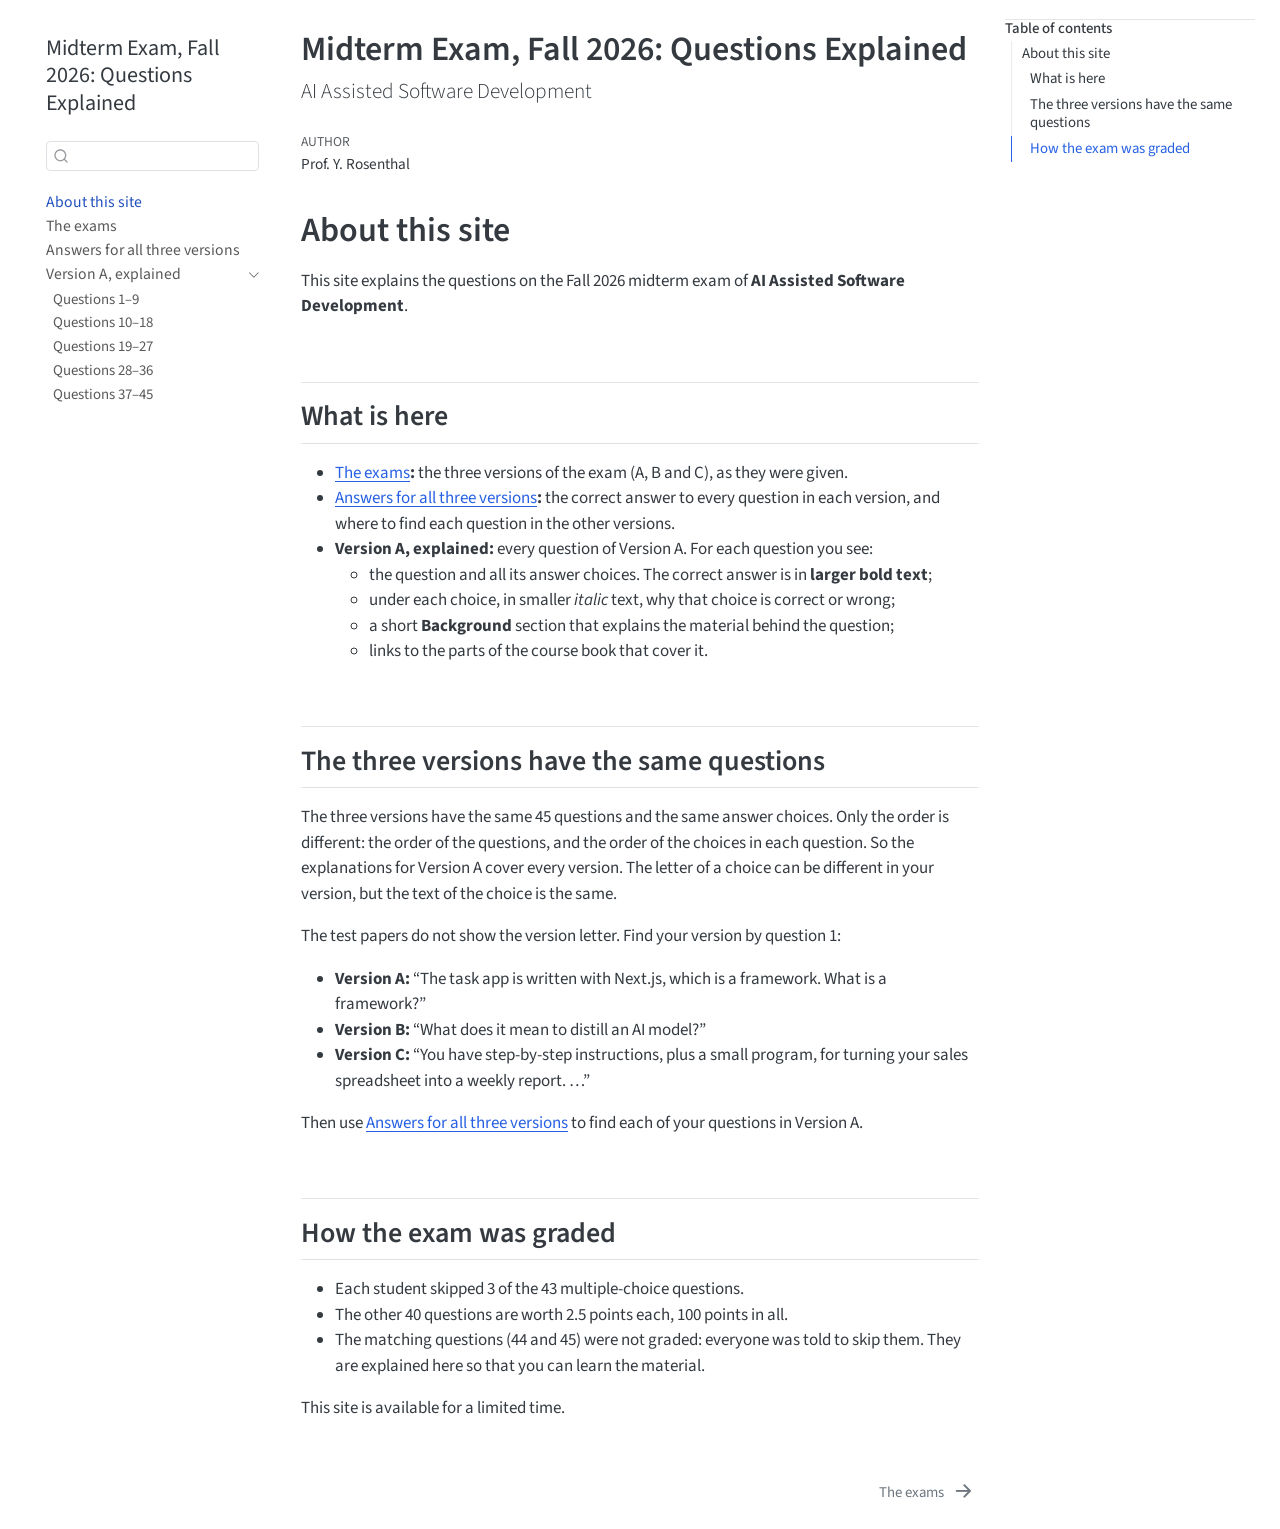
==== docs/index.html @ 1ce65318 "Midterm review site: the three exam versions, and Version A explained A Quarto book (rendered into d" ====
<!DOCTYPE html>
<html xmlns="http://www.w3.org/1999/xhtml" lang="en" xml:lang="en"><head>

<meta charset="utf-8">
<meta name="generator" content="quarto-1.7.33">

<meta name="viewport" content="width=device-width, initial-scale=1.0, user-scalable=yes">

<meta name="author" content="Prof.&nbsp;Y. Rosenthal">

<title>Midterm Exam, Fall 2026: Questions Explained</title>
<style>
code{white-space: pre-wrap;}
span.smallcaps{font-variant: small-caps;}
div.columns{display: flex; gap: min(4vw, 1.5em);}
div.column{flex: auto; overflow-x: auto;}
div.hanging-indent{margin-left: 1.5em; text-indent: -1.5em;}
ul.task-list{list-style: none;}
ul.task-list li input[type="checkbox"] {
  width: 0.8em;
  margin: 0 0.8em 0.2em -1em; /* quarto-specific, see https://github.com/quarto-dev/quarto-cli/issues/4556 */ 
  vertical-align: middle;
}
</style>


<script src="site_libs/quarto-nav/quarto-nav.js"></script>
<script src="site_libs/quarto-nav/headroom.min.js"></script>
<script src="site_libs/clipboard/clipboard.min.js"></script>
<script src="site_libs/quarto-search/autocomplete.umd.js"></script>
<script src="site_libs/quarto-search/fuse.min.js"></script>
<script src="site_libs/quarto-search/quarto-search.js"></script>
<meta name="quarto:offset" content="./">
<link href="./the-exams.html" rel="next">
<script src="site_libs/quarto-html/quarto.js" type="module"></script>
<script src="site_libs/quarto-html/tabsets/tabsets.js" type="module"></script>
<script src="site_libs/quarto-html/popper.min.js"></script>
<script src="site_libs/quarto-html/tippy.umd.min.js"></script>
<script src="site_libs/quarto-html/anchor.min.js"></script>
<link href="site_libs/quarto-html/tippy.css" rel="stylesheet">
<link href="site_libs/quarto-html/quarto-syntax-highlighting-ea385d0e468b0dd5ea5bf0780b1290d9.css" rel="stylesheet" id="quarto-text-highlighting-styles">
<script src="site_libs/bootstrap/bootstrap.min.js"></script>
<link href="site_libs/bootstrap/bootstrap-icons.css" rel="stylesheet">
<link href="site_libs/bootstrap/bootstrap-12250bc6d41324f970c4c53c607dc95b.min.css" rel="stylesheet" append-hash="true" id="quarto-bootstrap" data-mode="light">
<script id="quarto-search-options" type="application/json">{
  "location": "sidebar",
  "copy-button": false,
  "collapse-after": 3,
  "panel-placement": "start",
  "type": "textbox",
  "limit": 50,
  "keyboard-shortcut": [
    "f",
    "/",
    "s"
  ],
  "show-item-context": false,
  "language": {
    "search-no-results-text": "No results",
    "search-matching-documents-text": "matching documents",
    "search-copy-link-title": "Copy link to search",
    "search-hide-matches-text": "Hide additional matches",
    "search-more-match-text": "more match in this document",
    "search-more-matches-text": "more matches in this document",
    "search-clear-button-title": "Clear",
    "search-text-placeholder": "",
    "search-detached-cancel-button-title": "Cancel",
    "search-submit-button-title": "Submit",
    "search-label": "Search"
  }
}</script>
<meta name="robots" content="noindex, nofollow">


<link rel="stylesheet" href="styles.css">
</head>

<body class="nav-sidebar floating quarto-light">

<div id="quarto-search-results"></div>
  <header id="quarto-header" class="headroom fixed-top">
  <nav class="quarto-secondary-nav">
    <div class="container-fluid d-flex">
      <button type="button" class="quarto-btn-toggle btn" data-bs-toggle="collapse" role="button" data-bs-target=".quarto-sidebar-collapse-item" aria-controls="quarto-sidebar" aria-expanded="false" aria-label="Toggle sidebar navigation" onclick="if (window.quartoToggleHeadroom) { window.quartoToggleHeadroom(); }">
        <i class="bi bi-layout-text-sidebar-reverse"></i>
      </button>
        <nav class="quarto-page-breadcrumbs" aria-label="breadcrumb"><ol class="breadcrumb"><li class="breadcrumb-item"><a href="./index.html">About this site</a></li></ol></nav>
        <a class="flex-grow-1" role="navigation" data-bs-toggle="collapse" data-bs-target=".quarto-sidebar-collapse-item" aria-controls="quarto-sidebar" aria-expanded="false" aria-label="Toggle sidebar navigation" onclick="if (window.quartoToggleHeadroom) { window.quartoToggleHeadroom(); }">      
        </a>
      <button type="button" class="btn quarto-search-button" aria-label="Search" onclick="window.quartoOpenSearch();">
        <i class="bi bi-search"></i>
      </button>
    </div>
  </nav>
</header>
<!-- content -->
<div id="quarto-content" class="quarto-container page-columns page-rows-contents page-layout-article">
<!-- sidebar -->
  <nav id="quarto-sidebar" class="sidebar collapse collapse-horizontal quarto-sidebar-collapse-item sidebar-navigation floating overflow-auto">
    <div class="pt-lg-2 mt-2 text-left sidebar-header">
    <div class="sidebar-title mb-0 py-0">
      <a href="./">Midterm Exam, Fall 2026: Questions Explained</a> 
    </div>
      </div>
        <div class="mt-2 flex-shrink-0 align-items-center">
        <div class="sidebar-search">
        <div id="quarto-search" class="" title="Search"></div>
        </div>
        </div>
    <div class="sidebar-menu-container"> 
    <ul class="list-unstyled mt-1">
        <li class="sidebar-item">
  <div class="sidebar-item-container"> 
  <a href="./index.html" class="sidebar-item-text sidebar-link active">
 <span class="menu-text">About this site</span></a>
  </div>
</li>
        <li class="sidebar-item">
  <div class="sidebar-item-container"> 
  <a href="./the-exams.html" class="sidebar-item-text sidebar-link">
 <span class="menu-text">The exams</span></a>
  </div>
</li>
        <li class="sidebar-item">
  <div class="sidebar-item-container"> 
  <a href="./answers-all-versions.html" class="sidebar-item-text sidebar-link"><span class="chapter-title">Answers for all three versions</span></a>
  </div>
</li>
        <li class="sidebar-item sidebar-item-section">
      <div class="sidebar-item-container"> 
            <a class="sidebar-item-text sidebar-link text-start" data-bs-toggle="collapse" data-bs-target="#quarto-sidebar-section-1" role="navigation" aria-expanded="true">
 <span class="menu-text">Version A, explained</span></a>
          <a class="sidebar-item-toggle text-start" data-bs-toggle="collapse" data-bs-target="#quarto-sidebar-section-1" role="navigation" aria-expanded="true" aria-label="Toggle section">
            <i class="bi bi-chevron-right ms-2"></i>
          </a> 
      </div>
      <ul id="quarto-sidebar-section-1" class="collapse list-unstyled sidebar-section depth1 show">  
          <li class="sidebar-item">
  <div class="sidebar-item-container"> 
  <a href="./questions-01-09.html" class="sidebar-item-text sidebar-link"><span class="chapter-title">Questions 1–9</span></a>
  </div>
</li>
          <li class="sidebar-item">
  <div class="sidebar-item-container"> 
  <a href="./questions-10-18.html" class="sidebar-item-text sidebar-link"><span class="chapter-title">Questions 10–18</span></a>
  </div>
</li>
          <li class="sidebar-item">
  <div class="sidebar-item-container"> 
  <a href="./questions-19-27.html" class="sidebar-item-text sidebar-link"><span class="chapter-title">Questions 19–27</span></a>
  </div>
</li>
          <li class="sidebar-item">
  <div class="sidebar-item-container"> 
  <a href="./questions-28-36.html" class="sidebar-item-text sidebar-link"><span class="chapter-title">Questions 28–36</span></a>
  </div>
</li>
          <li class="sidebar-item">
  <div class="sidebar-item-container"> 
  <a href="./questions-37-45.html" class="sidebar-item-text sidebar-link"><span class="chapter-title">Questions 37–45</span></a>
  </div>
</li>
      </ul>
  </li>
    </ul>
    </div>
</nav>
<div id="quarto-sidebar-glass" class="quarto-sidebar-collapse-item" data-bs-toggle="collapse" data-bs-target=".quarto-sidebar-collapse-item"></div>
<!-- margin-sidebar -->
    <div id="quarto-margin-sidebar" class="sidebar margin-sidebar">
        <nav id="TOC" role="doc-toc" class="toc-active">
    <h2 id="toc-title">Table of contents</h2>
   
  <ul class="collapse">
  <li><a href="#about-this-site" id="toc-about-this-site" class="nav-link active" data-scroll-target="#about-this-site">About this site</a>
  <ul class="collapse">
  <li><a href="#what-is-here" id="toc-what-is-here" class="nav-link" data-scroll-target="#what-is-here">What is here</a></li>
  <li><a href="#the-three-versions-have-the-same-questions" id="toc-the-three-versions-have-the-same-questions" class="nav-link" data-scroll-target="#the-three-versions-have-the-same-questions">The three versions have the same questions</a></li>
  <li><a href="#how-the-exam-was-graded" id="toc-how-the-exam-was-graded" class="nav-link" data-scroll-target="#how-the-exam-was-graded">How the exam was graded</a></li>
  </ul></li>
  </ul>
</nav>
    </div>
<!-- main -->
<main class="content" id="quarto-document-content">

<header id="title-block-header" class="quarto-title-block default">
<div class="quarto-title">
<h1 class="title">Midterm Exam, Fall 2026: Questions Explained</h1>
<p class="subtitle lead">AI Assisted Software Development</p>
</div>



<div class="quarto-title-meta">

    <div>
    <div class="quarto-title-meta-heading">Author</div>
    <div class="quarto-title-meta-contents">
             <p>Prof.&nbsp;Y. Rosenthal </p>
          </div>
  </div>
    
  
    
  </div>
  


</header>


<section id="about-this-site" class="level1 unnumbered">
<h1 class="unnumbered">About this site</h1>
<p>This site explains the questions on the Fall 2026 midterm exam of <strong>AI Assisted Software Development</strong>.</p>
<section id="what-is-here" class="level2">
<h2 class="anchored" data-anchor-id="what-is-here">What is here</h2>
<ul>
<li><strong><a href="./the-exams.html">The exams</a>:</strong> the three versions of the exam (A, B and C), as they were given.</li>
<li><strong><a href="./answers-all-versions.html">Answers for all three versions</a>:</strong> the correct answer to every question in each version, and where to find each question in the other versions.</li>
<li><strong>Version A, explained:</strong> every question of Version A. For each question you see:
<ul>
<li>the question and all its answer choices. The correct answer is in <strong>larger bold text</strong>;</li>
<li>under each choice, in smaller <em>italic</em> text, why that choice is correct or wrong;</li>
<li>a short <strong>Background</strong> section that explains the material behind the question;</li>
<li>links to the parts of the course book that cover it.</li>
</ul></li>
</ul>
</section>
<section id="the-three-versions-have-the-same-questions" class="level2">
<h2 class="anchored" data-anchor-id="the-three-versions-have-the-same-questions">The three versions have the same questions</h2>
<p>The three versions have the same 45 questions and the same answer choices. Only the order is different: the order of the questions, and the order of the choices in each question. So the explanations for Version A cover every version. The letter of a choice can be different in your version, but the text of the choice is the same.</p>
<p>The test papers do not show the version letter. Find your version by question 1:</p>
<ul>
<li><strong>Version A:</strong> “The task app is written with Next.js, which is a framework. What is a framework?”</li>
<li><strong>Version B:</strong> “What does it mean to distill an AI model?”</li>
<li><strong>Version C:</strong> “You have step-by-step instructions, plus a small program, for turning your sales spreadsheet into a weekly report. …”</li>
</ul>
<p>Then use <a href="./answers-all-versions.html">Answers for all three versions</a> to find each of your questions in Version A.</p>
</section>
<section id="how-the-exam-was-graded" class="level2">
<h2 class="anchored" data-anchor-id="how-the-exam-was-graded">How the exam was graded</h2>
<ul>
<li>Each student skipped 3 of the 43 multiple-choice questions.</li>
<li>The other 40 questions are worth 2.5 points each, 100 points in all.</li>
<li>The matching questions (44 and 45) were not graded: everyone was told to skip them. They are explained here so that you can learn the material.</li>
</ul>
<p>This site is available for a limited time.</p>


</section>
</section>

</main> <!-- /main -->
<script id="quarto-html-after-body" type="application/javascript">
  window.document.addEventListener("DOMContentLoaded", function (event) {
    const icon = "";
    const anchorJS = new window.AnchorJS();
    anchorJS.options = {
      placement: 'right',
      icon: icon
    };
    anchorJS.add('.anchored');
    const isCodeAnnotation = (el) => {
      for (const clz of el.classList) {
        if (clz.startsWith('code-annotation-')) {                     
          return true;
        }
      }
      return false;
    }
    const onCopySuccess = function(e) {
      // button target
      const button = e.trigger;
      // don't keep focus
      button.blur();
      // flash "checked"
      button.classList.add('code-copy-button-checked');
      var currentTitle = button.getAttribute("title");
      button.setAttribute("title", "Copied!");
      let tooltip;
      if (window.bootstrap) {
        button.setAttribute("data-bs-toggle", "tooltip");
        button.setAttribute("data-bs-placement", "left");
        button.setAttribute("data-bs-title", "Copied!");
        tooltip = new bootstrap.Tooltip(button, 
          { trigger: "manual", 
            customClass: "code-copy-button-tooltip",
            offset: [0, -8]});
        tooltip.show();    
      }
      setTimeout(function() {
        if (tooltip) {
          tooltip.hide();
          button.removeAttribute("data-bs-title");
          button.removeAttribute("data-bs-toggle");
          button.removeAttribute("data-bs-placement");
        }
        button.setAttribute("title", currentTitle);
        button.classList.remove('code-copy-button-checked');
      }, 1000);
      // clear code selection
      e.clearSelection();
    }
    const getTextToCopy = function(trigger) {
        const codeEl = trigger.previousElementSibling.cloneNode(true);
        for (const childEl of codeEl.children) {
          if (isCodeAnnotation(childEl)) {
            childEl.remove();
          }
        }
        return codeEl.innerText;
    }
    const clipboard = new window.ClipboardJS('.code-copy-button:not([data-in-quarto-modal])', {
      text: getTextToCopy
    });
    clipboard.on('success', onCopySuccess);
    if (window.document.getElementById('quarto-embedded-source-code-modal')) {
      const clipboardModal = new window.ClipboardJS('.code-copy-button[data-in-quarto-modal]', {
        text: getTextToCopy,
        container: window.document.getElementById('quarto-embedded-source-code-modal')
      });
      clipboardModal.on('success', onCopySuccess);
    }
      var localhostRegex = new RegExp(/^(?:http|https):\/\/localhost\:?[0-9]*\//);
      var mailtoRegex = new RegExp(/^mailto:/);
        var filterRegex = new RegExp('/' + window.location.host + '/');
      var isInternal = (href) => {
          return filterRegex.test(href) || localhostRegex.test(href) || mailtoRegex.test(href);
      }
      // Inspect non-navigation links and adorn them if external
     var links = window.document.querySelectorAll('a[href]:not(.nav-link):not(.navbar-brand):not(.toc-action):not(.sidebar-link):not(.sidebar-item-toggle):not(.pagination-link):not(.no-external):not([aria-hidden]):not(.dropdown-item):not(.quarto-navigation-tool):not(.about-link)');
      for (var i=0; i<links.length; i++) {
        const link = links[i];
        if (!isInternal(link.href)) {
          // undo the damage that might have been done by quarto-nav.js in the case of
          // links that we want to consider external
          if (link.dataset.originalHref !== undefined) {
            link.href = link.dataset.originalHref;
          }
        }
      }
    function tippyHover(el, contentFn, onTriggerFn, onUntriggerFn) {
      const config = {
        allowHTML: true,
        maxWidth: 500,
        delay: 100,
        arrow: false,
        appendTo: function(el) {
            return el.parentElement;
        },
        interactive: true,
        interactiveBorder: 10,
        theme: 'quarto',
        placement: 'bottom-start',
      };
      if (contentFn) {
        config.content = contentFn;
      }
      if (onTriggerFn) {
        config.onTrigger = onTriggerFn;
      }
      if (onUntriggerFn) {
        config.onUntrigger = onUntriggerFn;
      }
      window.tippy(el, config); 
    }
    const noterefs = window.document.querySelectorAll('a[role="doc-noteref"]');
    for (var i=0; i<noterefs.length; i++) {
      const ref = noterefs[i];
      tippyHover(ref, function() {
        // use id or data attribute instead here
        let href = ref.getAttribute('data-footnote-href') || ref.getAttribute('href');
        try { href = new URL(href).hash; } catch {}
        const id = href.replace(/^#\/?/, "");
        const note = window.document.getElementById(id);
        if (note) {
          return note.innerHTML;
        } else {
          return "";
        }
      });
    }
    const xrefs = window.document.querySelectorAll('a.quarto-xref');
    const processXRef = (id, note) => {
      // Strip column container classes
      const stripColumnClz = (el) => {
        el.classList.remove("page-full", "page-columns");
        if (el.children) {
          for (const child of el.children) {
            stripColumnClz(child);
          }
        }
      }
      stripColumnClz(note)
      if (id === null || id.startsWith('sec-')) {
        // Special case sections, only their first couple elements
        const container = document.createElement("div");
        if (note.children && note.children.length > 2) {
          container.appendChild(note.children[0].cloneNode(true));
          for (let i = 1; i < note.children.length; i++) {
            const child = note.children[i];
            if (child.tagName === "P" && child.innerText === "") {
              continue;
            } else {
              container.appendChild(child.cloneNode(true));
              break;
            }
          }
          if (window.Quarto?.typesetMath) {
            window.Quarto.typesetMath(container);
          }
          return container.innerHTML
        } else {
          if (window.Quarto?.typesetMath) {
            window.Quarto.typesetMath(note);
          }
          return note.innerHTML;
        }
      } else {
        // Remove any anchor links if they are present
        const anchorLink = note.querySelector('a.anchorjs-link');
        if (anchorLink) {
          anchorLink.remove();
        }
        if (window.Quarto?.typesetMath) {
          window.Quarto.typesetMath(note);
        }
        if (note.classList.contains("callout")) {
          return note.outerHTML;
        } else {
          return note.innerHTML;
        }
      }
    }
    for (var i=0; i<xrefs.length; i++) {
      const xref = xrefs[i];
      tippyHover(xref, undefined, function(instance) {
        instance.disable();
        let url = xref.getAttribute('href');
        let hash = undefined; 
        if (url.startsWith('#')) {
          hash = url;
        } else {
          try { hash = new URL(url).hash; } catch {}
        }
        if (hash) {
          const id = hash.replace(/^#\/?/, "");
          const note = window.document.getElementById(id);
          if (note !== null) {
            try {
              const html = processXRef(id, note.cloneNode(true));
              instance.setContent(html);
            } finally {
              instance.enable();
              instance.show();
            }
          } else {
            // See if we can fetch this
            fetch(url.split('#')[0])
            .then(res => res.text())
            .then(html => {
              const parser = new DOMParser();
              const htmlDoc = parser.parseFromString(html, "text/html");
              const note = htmlDoc.getElementById(id);
              if (note !== null) {
                const html = processXRef(id, note);
                instance.setContent(html);
              } 
            }).finally(() => {
              instance.enable();
              instance.show();
            });
          }
        } else {
          // See if we can fetch a full url (with no hash to target)
          // This is a special case and we should probably do some content thinning / targeting
          fetch(url)
          .then(res => res.text())
          .then(html => {
            const parser = new DOMParser();
            const htmlDoc = parser.parseFromString(html, "text/html");
            const note = htmlDoc.querySelector('main.content');
            if (note !== null) {
              // This should only happen for chapter cross references
              // (since there is no id in the URL)
              // remove the first header
              if (note.children.length > 0 && note.children[0].tagName === "HEADER") {
                note.children[0].remove();
              }
              const html = processXRef(null, note);
              instance.setContent(html);
            } 
          }).finally(() => {
            instance.enable();
            instance.show();
          });
        }
      }, function(instance) {
      });
    }
        let selectedAnnoteEl;
        const selectorForAnnotation = ( cell, annotation) => {
          let cellAttr = 'data-code-cell="' + cell + '"';
          let lineAttr = 'data-code-annotation="' +  annotation + '"';
          const selector = 'span[' + cellAttr + '][' + lineAttr + ']';
          return selector;
        }
        const selectCodeLines = (annoteEl) => {
          const doc = window.document;
          const targetCell = annoteEl.getAttribute("data-target-cell");
          const targetAnnotation = annoteEl.getAttribute("data-target-annotation");
          const annoteSpan = window.document.querySelector(selectorForAnnotation(targetCell, targetAnnotation));
          const lines = annoteSpan.getAttribute("data-code-lines").split(",");
          const lineIds = lines.map((line) => {
            return targetCell + "-" + line;
          })
          let top = null;
          let height = null;
          let parent = null;
          if (lineIds.length > 0) {
              //compute the position of the single el (top and bottom and make a div)
              const el = window.document.getElementById(lineIds[0]);
              top = el.offsetTop;
              height = el.offsetHeight;
              parent = el.parentElement.parentElement;
            if (lineIds.length > 1) {
              const lastEl = window.document.getElementById(lineIds[lineIds.length - 1]);
              const bottom = lastEl.offsetTop + lastEl.offsetHeight;
              height = bottom - top;
            }
            if (top !== null && height !== null && parent !== null) {
              // cook up a div (if necessary) and position it 
              let div = window.document.getElementById("code-annotation-line-highlight");
              if (div === null) {
                div = window.document.createElement("div");
                div.setAttribute("id", "code-annotation-line-highlight");
                div.style.position = 'absolute';
                parent.appendChild(div);
              }
              div.style.top = top - 2 + "px";
              div.style.height = height + 4 + "px";
              div.style.left = 0;
              let gutterDiv = window.document.getElementById("code-annotation-line-highlight-gutter");
              if (gutterDiv === null) {
                gutterDiv = window.document.createElement("div");
                gutterDiv.setAttribute("id", "code-annotation-line-highlight-gutter");
                gutterDiv.style.position = 'absolute';
                const codeCell = window.document.getElementById(targetCell);
                const gutter = codeCell.querySelector('.code-annotation-gutter');
                gutter.appendChild(gutterDiv);
              }
              gutterDiv.style.top = top - 2 + "px";
              gutterDiv.style.height = height + 4 + "px";
            }
            selectedAnnoteEl = annoteEl;
          }
        };
        const unselectCodeLines = () => {
          const elementsIds = ["code-annotation-line-highlight", "code-annotation-line-highlight-gutter"];
          elementsIds.forEach((elId) => {
            const div = window.document.getElementById(elId);
            if (div) {
              div.remove();
            }
          });
          selectedAnnoteEl = undefined;
        };
          // Handle positioning of the toggle
      window.addEventListener(
        "resize",
        throttle(() => {
          elRect = undefined;
          if (selectedAnnoteEl) {
            selectCodeLines(selectedAnnoteEl);
          }
        }, 10)
      );
      function throttle(fn, ms) {
      let throttle = false;
      let timer;
        return (...args) => {
          if(!throttle) { // first call gets through
              fn.apply(this, args);
              throttle = true;
          } else { // all the others get throttled
              if(timer) clearTimeout(timer); // cancel #2
              timer = setTimeout(() => {
                fn.apply(this, args);
                timer = throttle = false;
              }, ms);
          }
        };
      }
        // Attach click handler to the DT
        const annoteDls = window.document.querySelectorAll('dt[data-target-cell]');
        for (const annoteDlNode of annoteDls) {
          annoteDlNode.addEventListener('click', (event) => {
            const clickedEl = event.target;
            if (clickedEl !== selectedAnnoteEl) {
              unselectCodeLines();
              const activeEl = window.document.querySelector('dt[data-target-cell].code-annotation-active');
              if (activeEl) {
                activeEl.classList.remove('code-annotation-active');
              }
              selectCodeLines(clickedEl);
              clickedEl.classList.add('code-annotation-active');
            } else {
              // Unselect the line
              unselectCodeLines();
              clickedEl.classList.remove('code-annotation-active');
            }
          });
        }
    const findCites = (el) => {
      const parentEl = el.parentElement;
      if (parentEl) {
        const cites = parentEl.dataset.cites;
        if (cites) {
          return {
            el,
            cites: cites.split(' ')
          };
        } else {
          return findCites(el.parentElement)
        }
      } else {
        return undefined;
      }
    };
    var bibliorefs = window.document.querySelectorAll('a[role="doc-biblioref"]');
    for (var i=0; i<bibliorefs.length; i++) {
      const ref = bibliorefs[i];
      const citeInfo = findCites(ref);
      if (citeInfo) {
        tippyHover(citeInfo.el, function() {
          var popup = window.document.createElement('div');
          citeInfo.cites.forEach(function(cite) {
            var citeDiv = window.document.createElement('div');
            citeDiv.classList.add('hanging-indent');
            citeDiv.classList.add('csl-entry');
            var biblioDiv = window.document.getElementById('ref-' + cite);
            if (biblioDiv) {
              citeDiv.innerHTML = biblioDiv.innerHTML;
            }
            popup.appendChild(citeDiv);
          });
          return popup.innerHTML;
        });
      }
    }
  });
  </script>
<nav class="page-navigation">
  <div class="nav-page nav-page-previous">
  </div>
  <div class="nav-page nav-page-next">
      <a href="./the-exams.html" class="pagination-link" aria-label="The exams">
        <span class="nav-page-text">The exams</span> <i class="bi bi-arrow-right-short"></i>
      </a>
  </div>
</nav>
</div> <!-- /content -->




</body></html>
---- docs/site_libs/quarto-html/tippy.css ----
.tippy-box[data-animation=fade][data-state=hidden]{opacity:0}[data-tippy-root]{max-width:calc(100vw - 10px)}.tippy-box{position:relative;background-color:#333;color:#fff;border-radius:4px;font-size:14px;line-height:1.4;white-space:normal;outline:0;transition-property:transform,visibility,opacity}.tippy-box[data-placement^=top]>.tippy-arrow{bottom:0}.tippy-box[data-placement^=top]>.tippy-arrow:before{bottom:-7px;left:0;border-width:8px 8px 0;border-top-color:initial;transform-origin:center top}.tippy-box[data-placement^=bottom]>.tippy-arrow{top:0}.tippy-box[data-placement^=bottom]>.tippy-arrow:before{top:-7px;left:0;border-width:0 8px 8px;border-bottom-color:initial;transform-origin:center bottom}.tippy-box[data-placement^=left]>.tippy-arrow{right:0}.tippy-box[data-placement^=left]>.tippy-arrow:before{border-width:8px 0 8px 8px;border-left-color:initial;right:-7px;transform-origin:center left}.tippy-box[data-placement^=right]>.tippy-arrow{left:0}.tippy-box[data-placement^=right]>.tippy-arrow:before{left:-7px;border-width:8px 8px 8px 0;border-right-color:initial;transform-origin:center right}.tippy-box[data-inertia][data-state=visible]{transition-timing-function:cubic-bezier(.54,1.5,.38,1.11)}.tippy-arrow{width:16px;height:16px;color:#333}.tippy-arrow:before{content:"";position:absolute;border-color:transparent;border-style:solid}.tippy-content{position:relative;padding:5px 9px;z-index:1}
---- docs/site_libs/quarto-html/quarto-syntax-highlighting-ea385d0e468b0dd5ea5bf0780b1290d9.css ----
/* quarto syntax highlight colors */
:root {
  --quarto-hl-ot-color: #003B4F;
  --quarto-hl-at-color: #657422;
  --quarto-hl-ss-color: #20794D;
  --quarto-hl-an-color: #5E5E5E;
  --quarto-hl-fu-color: #4758AB;
  --quarto-hl-st-color: #20794D;
  --quarto-hl-cf-color: #003B4F;
  --quarto-hl-op-color: #5E5E5E;
  --quarto-hl-er-color: #AD0000;
  --quarto-hl-bn-color: #AD0000;
  --quarto-hl-al-color: #AD0000;
  --quarto-hl-va-color: #111111;
  --quarto-hl-bu-color: inherit;
  --quarto-hl-ex-color: inherit;
  --quarto-hl-pp-color: #AD0000;
  --quarto-hl-in-color: #5E5E5E;
  --quarto-hl-vs-color: #20794D;
  --quarto-hl-wa-color: #5E5E5E;
  --quarto-hl-do-color: #5E5E5E;
  --quarto-hl-im-color: #00769E;
  --quarto-hl-ch-color: #20794D;
  --quarto-hl-dt-color: #AD0000;
  --quarto-hl-fl-color: #AD0000;
  --quarto-hl-co-color: #5E5E5E;
  --quarto-hl-cv-color: #5E5E5E;
  --quarto-hl-cn-color: #8f5902;
  --quarto-hl-sc-color: #5E5E5E;
  --quarto-hl-dv-color: #AD0000;
  --quarto-hl-kw-color: #003B4F;
}

/* other quarto variables */
:root {
  --quarto-font-monospace: SFMono-Regular, Menlo, Monaco, Consolas, "Liberation Mono", "Courier New", monospace;
}

/* syntax highlight based on Pandoc's rules */
pre > code.sourceCode > span {
  color: #003B4F;
}

code.sourceCode > span {
  color: #003B4F;
}

div.sourceCode,
div.sourceCode pre.sourceCode {
  color: #003B4F;
}

/* Normal */
code span {
  color: #003B4F;
}

/* Alert */
code span.al {
  color: #AD0000;
  font-style: inherit;
}

/* Annotation */
code span.an {
  color: #5E5E5E;
  font-style: inherit;
}

/* Attribute */
code span.at {
  color: #657422;
  font-style: inherit;
}

/* BaseN */
code span.bn {
  color: #AD0000;
  font-style: inherit;
}

/* BuiltIn */
code span.bu {
  font-style: inherit;
}

/* ControlFlow */
code span.cf {
  color: #003B4F;
  font-weight: bold;
  font-style: inherit;
}

/* Char */
code span.ch {
  color: #20794D;
  font-style: inherit;
}

/* Constant */
code span.cn {
  color: #8f5902;
  font-style: inherit;
}

/* Comment */
code span.co {
  color: #5E5E5E;
  font-style: inherit;
}

/* CommentVar */
code span.cv {
  color: #5E5E5E;
  font-style: italic;
}

/* Documentation */
code span.do {
  color: #5E5E5E;
  font-style: italic;
}

/* DataType */
code span.dt {
  color: #AD0000;
  font-style: inherit;
}

/* DecVal */
code span.dv {
  color: #AD0000;
  font-style: inherit;
}

/* Error */
code span.er {
  color: #AD0000;
  font-style: inherit;
}

/* Extension */
code span.ex {
  font-style: inherit;
}

/* Float */
code span.fl {
  color: #AD0000;
  font-style: inherit;
}

/* Function */
code span.fu {
  color: #4758AB;
  font-style: inherit;
}

/* Import */
code span.im {
  color: #00769E;
  font-style: inherit;
}

/* Information */
code span.in {
  color: #5E5E5E;
  font-style: inherit;
}

/* Keyword */
code span.kw {
  color: #003B4F;
  font-weight: bold;
  font-style: inherit;
}

/* Operator */
code span.op {
  color: #5E5E5E;
  font-style: inherit;
}

/* Other */
code span.ot {
  color: #003B4F;
  font-style: inherit;
}

/* Preprocessor */
code span.pp {
  color: #AD0000;
  font-style: inherit;
}

/* SpecialChar */
code span.sc {
  color: #5E5E5E;
  font-style: inherit;
}

/* SpecialString */
code span.ss {
  color: #20794D;
  font-style: inherit;
}

/* String */
code span.st {
  color: #20794D;
  font-style: inherit;
}

/* Variable */
code span.va {
  color: #111111;
  font-style: inherit;
}

/* VerbatimString */
code span.vs {
  color: #20794D;
  font-style: inherit;
}

/* Warning */
code span.wa {
  color: #5E5E5E;
  font-style: italic;
}

.prevent-inlining {
  content: "</";
}

/*# sourceMappingURL=538754cbb4183396a2435bcb80637e05.css.map */
---- docs/styles.css ----
/* The question text */
.stem {
  font-size: 1.1em;
  font-weight: 500;
  margin: 0.5em 0 0.8em 0;
}

/* One answer choice, with its explanation below it */
.choice {
  margin: 0 0 0.7em 0;
  padding: 0.35em 0.7em;
  border-left: 3px solid #d0d0d0;
}
.choice > p:first-child {
  margin-bottom: 0.15em;
}
.choice .letter {
  font-weight: 600;
  margin-right: 0.25em;
}

/* The correct answer: larger and bold */
.choice.correct {
  border-left: 4px solid #1a7f37;
  background: rgba(26, 127, 55, 0.07);
}
.choice.correct > p:first-child {
  font-size: 1.2em;
  font-weight: 700;
}
.correct-tag {
  font-size: 0.8em;
  font-weight: 600;
  color: #1a7f37;
  margin-left: 0.3em;
}
.unused-tag {
  font-size: 0.85em;
  color: #6c757d;
}

/* The explanation of a choice: smaller and italic */
.why,
.why p {
  font-size: 0.88em;
  font-style: italic;
  color: #444;
  margin: 0;
}

/* "In the other versions ..." */
.other-versions {
  display: block;
  font-size: 0.85em;
  color: #6c757d;
  margin: 0.4em 0 0.6em 0;
}

/* Space between questions */
h2 {
  margin-top: 2.2em;
  padding-top: 0.6em;
  border-top: 1px solid #e5e5e5;
}

@media (prefers-color-scheme: dark) {
  .why, .why p { color: inherit; }
}
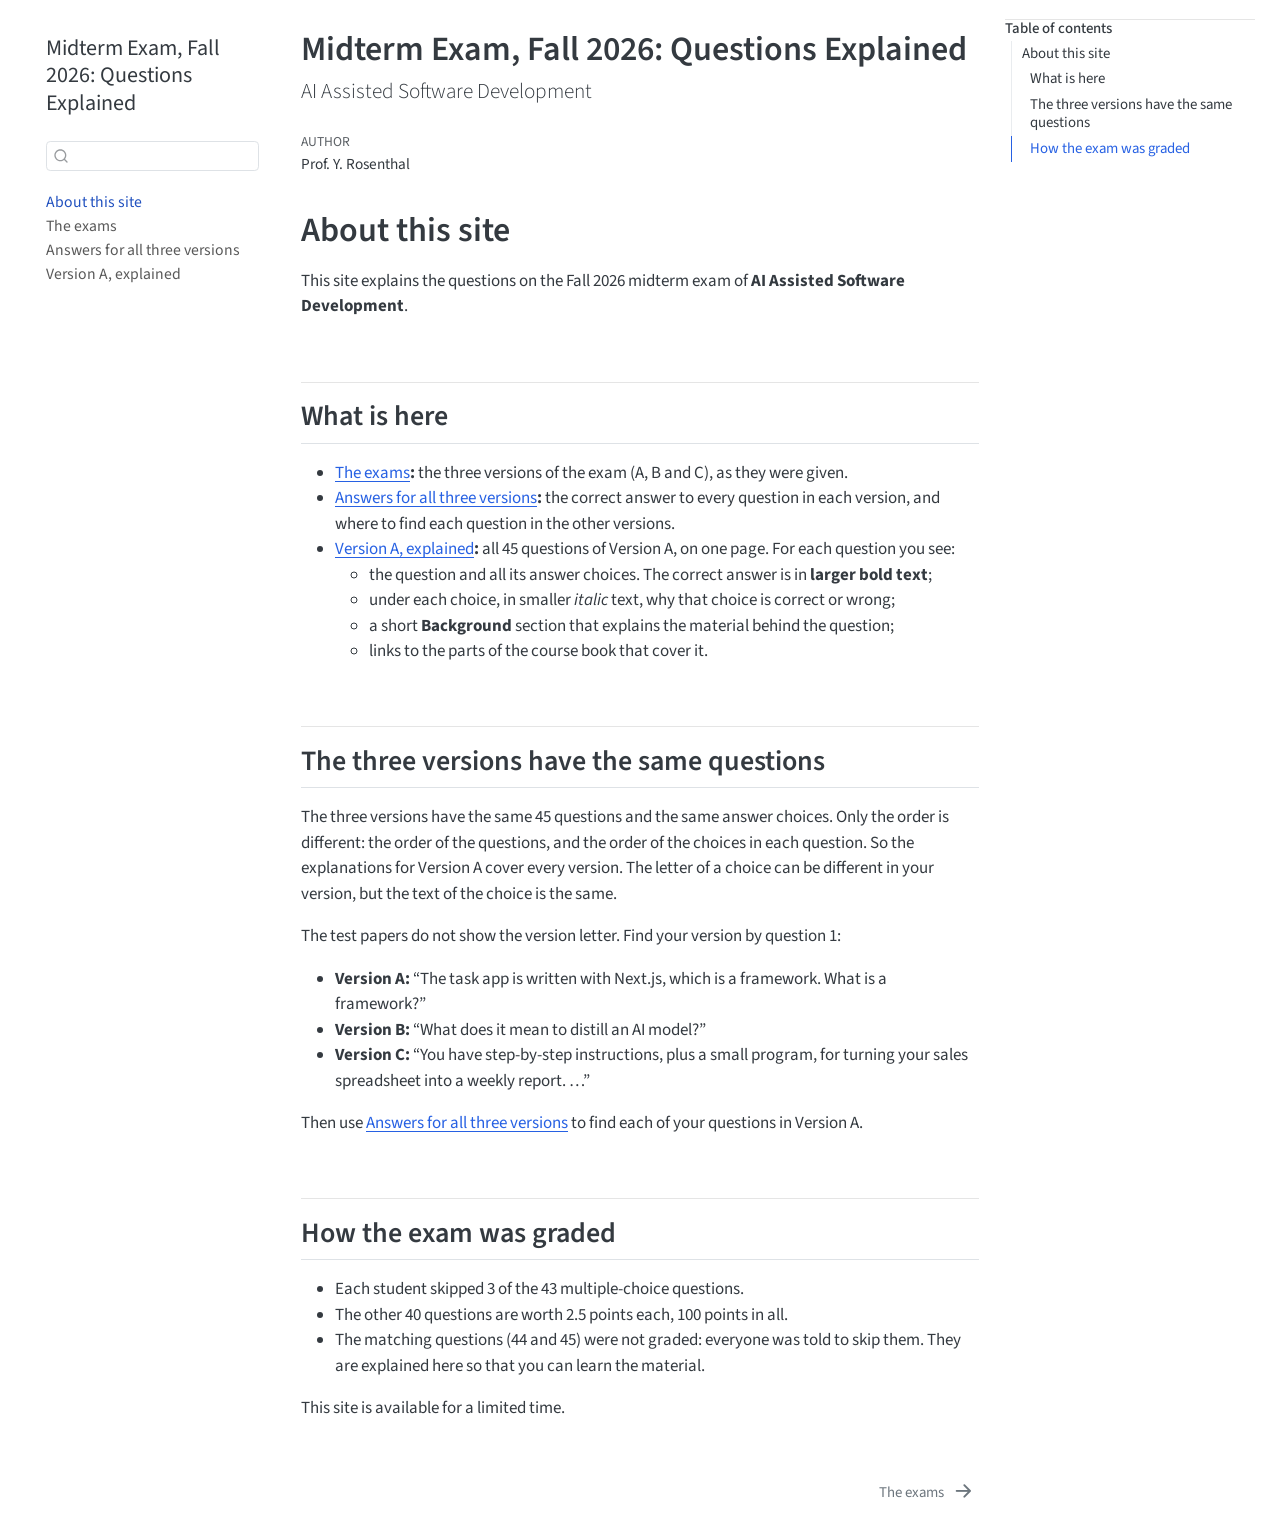
==== commit e2c7e26f: "Put all of "Version A, explained" on one page The 45 questions were on five pages (questions 1-9, 10" ====
--- a/docs/index.html
+++ b/docs/index.html
@@ -126,42 +126,12 @@
   <a href="./answers-all-versions.html" class="sidebar-item-text sidebar-link"><span class="chapter-title">Answers for all three versions</span></a>
   </div>
 </li>
-        <li class="sidebar-item sidebar-item-section">
-      <div class="sidebar-item-container"> 
-            <a class="sidebar-item-text sidebar-link text-start" data-bs-toggle="collapse" data-bs-target="#quarto-sidebar-section-1" role="navigation" aria-expanded="true">
+        <li class="sidebar-item">
+  <div class="sidebar-item-container"> 
+  <a href="./version-a-explained.html" class="sidebar-item-text sidebar-link">
  <span class="menu-text">Version A, explained</span></a>
-          <a class="sidebar-item-toggle text-start" data-bs-toggle="collapse" data-bs-target="#quarto-sidebar-section-1" role="navigation" aria-expanded="true" aria-label="Toggle section">
-            <i class="bi bi-chevron-right ms-2"></i>
-          </a> 
-      </div>
-      <ul id="quarto-sidebar-section-1" class="collapse list-unstyled sidebar-section depth1 show">  
-          <li class="sidebar-item">
-  <div class="sidebar-item-container"> 
-  <a href="./questions-01-09.html" class="sidebar-item-text sidebar-link"><span class="chapter-title">Questions 1–9</span></a>
   </div>
 </li>
-          <li class="sidebar-item">
-  <div class="sidebar-item-container"> 
-  <a href="./questions-10-18.html" class="sidebar-item-text sidebar-link"><span class="chapter-title">Questions 10–18</span></a>
-  </div>
-</li>
-          <li class="sidebar-item">
-  <div class="sidebar-item-container"> 
-  <a href="./questions-19-27.html" class="sidebar-item-text sidebar-link"><span class="chapter-title">Questions 19–27</span></a>
-  </div>
-</li>
-          <li class="sidebar-item">
-  <div class="sidebar-item-container"> 
-  <a href="./questions-28-36.html" class="sidebar-item-text sidebar-link"><span class="chapter-title">Questions 28–36</span></a>
-  </div>
-</li>
-          <li class="sidebar-item">
-  <div class="sidebar-item-container"> 
-  <a href="./questions-37-45.html" class="sidebar-item-text sidebar-link"><span class="chapter-title">Questions 37–45</span></a>
-  </div>
-</li>
-      </ul>
-  </li>
     </ul>
     </div>
 </nav>
@@ -218,7 +188,7 @@
 <ul>
 <li><strong><a href="./the-exams.html">The exams</a>:</strong> the three versions of the exam (A, B and C), as they were given.</li>
 <li><strong><a href="./answers-all-versions.html">Answers for all three versions</a>:</strong> the correct answer to every question in each version, and where to find each question in the other versions.</li>
-<li><strong>Version A, explained:</strong> every question of Version A. For each question you see:
+<li><strong><a href="./version-a-explained.html">Version A, explained</a>:</strong> all 45 questions of Version A, on one page. For each question you see:
 <ul>
 <li>the question and all its answer choices. The correct answer is in <strong>larger bold text</strong>;</li>
 <li>under each choice, in smaller <em>italic</em> text, why that choice is correct or wrong;</li>
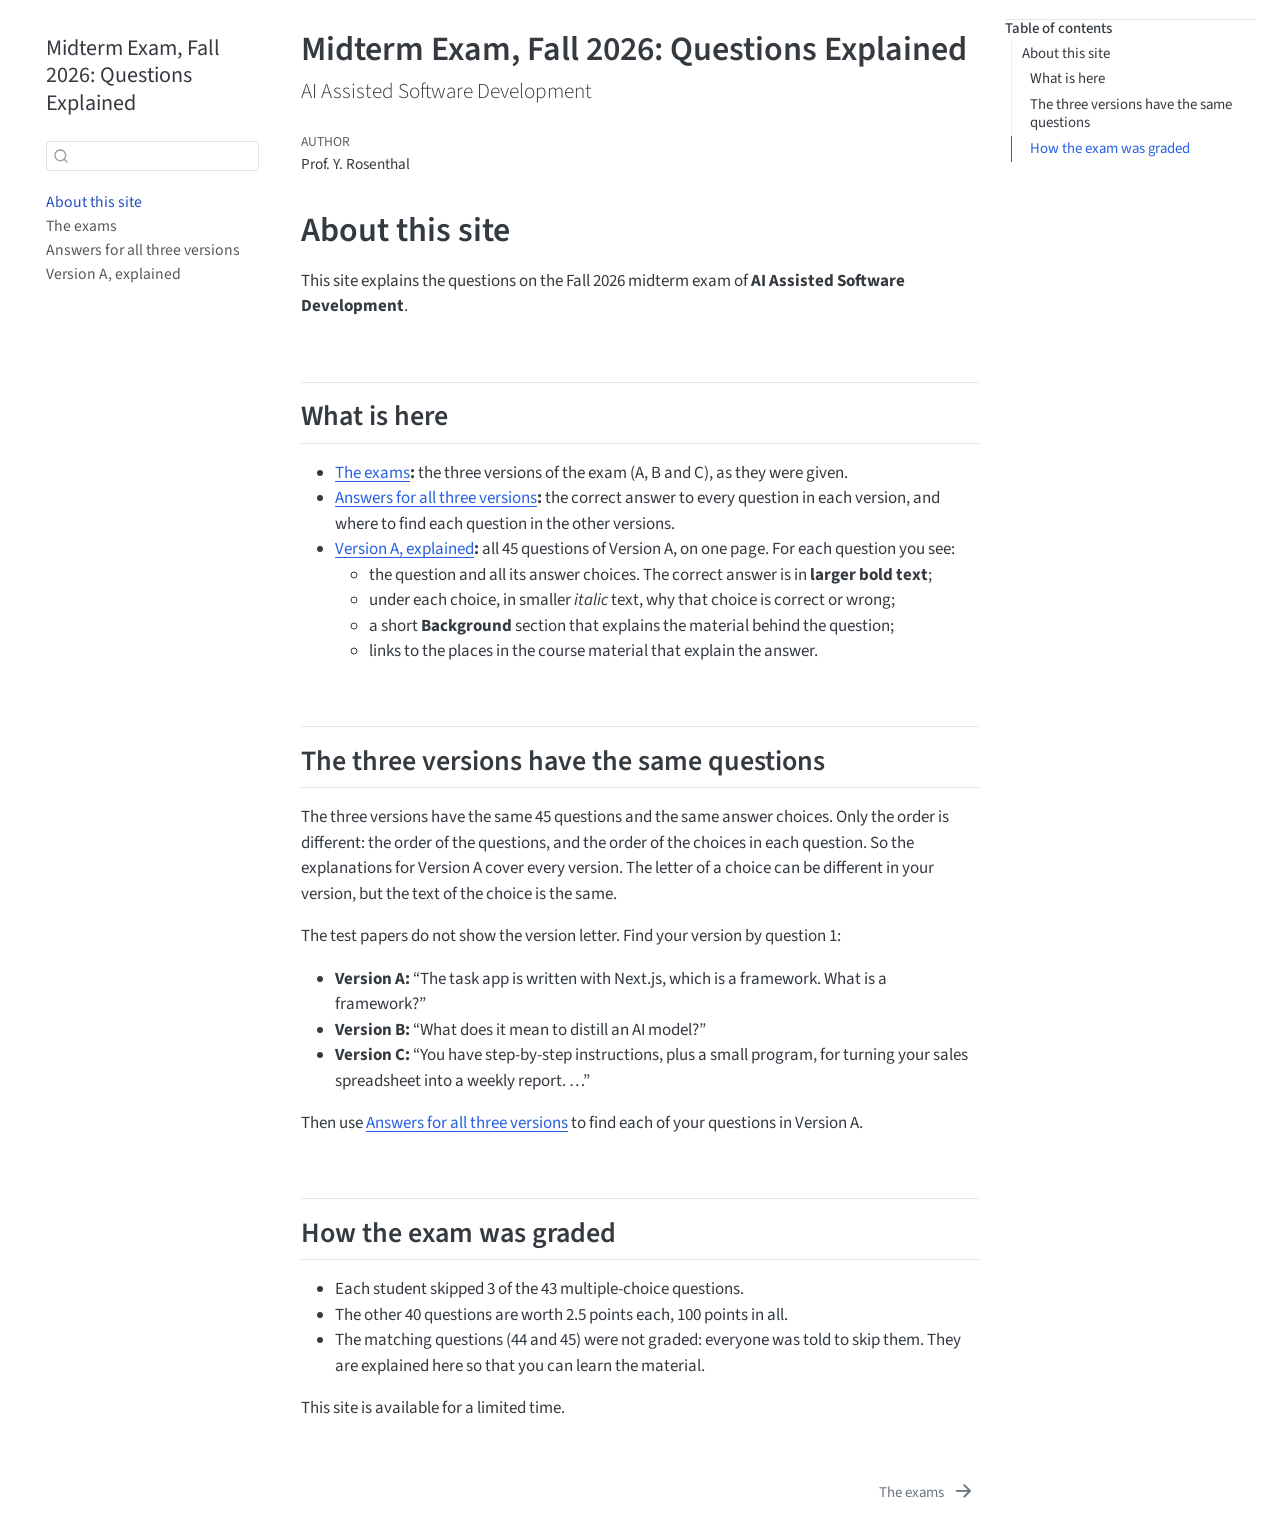
==== commit efb25110: "Question headings show the question; links go to where the answer is explained - Each heading is now" ====
--- a/docs/index.html
+++ b/docs/index.html
@@ -193,7 +193,7 @@
 <li>the question and all its answer choices. The correct answer is in <strong>larger bold text</strong>;</li>
 <li>under each choice, in smaller <em>italic</em> text, why that choice is correct or wrong;</li>
 <li>a short <strong>Background</strong> section that explains the material behind the question;</li>
-<li>links to the parts of the course book that cover it.</li>
+<li>links to the places in the course material that explain the answer.</li>
 </ul></li>
 </ul>
 </section>
--- a/docs/styles.css
+++ b/docs/styles.css
@@ -56,6 +56,13 @@
   margin: 0.4em 0 0.6em 0;
 }
 
+/* The question heading: the question number and the question itself */
+h2.question,
+section.question > h2 {
+  font-size: 1.3rem;
+  line-height: 1.35;
+}
+
 /* Space between questions */
 h2 {
   margin-top: 2.2em;
